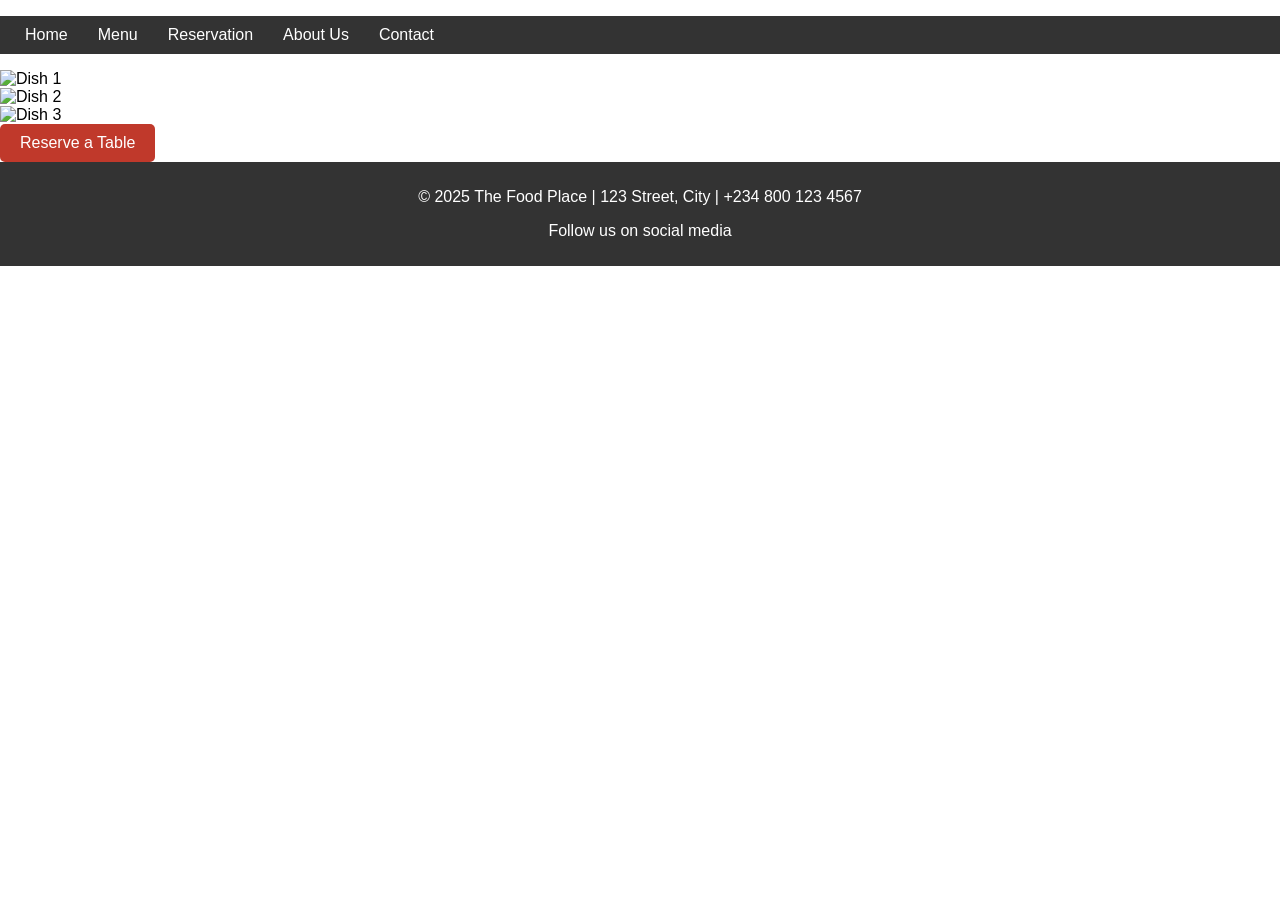
==== index.html @ 3fb37f18 "page" ====
<!DOCTYPE html>
<html lang="en">

<head>
    <meta charset="UTF-8">
    <meta name="viewport" content="width=device-width, initial-scale=1.0">
    <title>Restaurant | Home</title>
    <link rel="stylesheet" href="css/style.css">
</head>

<body>
    <header>
        <nav>
            <ul>
                <li><a href="index.html">Home</a></li>
                <li><a href="menu.html">Menu</a></li>
                <li><a href="reservation.html">Reservation</a></li>
                <li><a href="about.html">About Us</a></li>
                <li><a href="contact.html">Contact</a></li>
            </ul>
        </nav>
    </header>


    <section class="slider">
        <div class="slide active"> <img src="assets/slide1.jpg" alt="Dish 1"> </div>
        <div class="slide"> <img src="assets/slide2.jpg" alt="Dish 2"> </div>
        <div class="slide"> <img src="assets/slide3.jpg" alt="Dish 3"> </div>
    </section>


    <section class="reserve-btn">
        <a href="reservation.html">Reserve a Table</a>
    </section>


    <footer>
        <p>© 2025 The Food Place | 123 Street, City | +234 800 123 4567</p>
        <p>Follow us on social media</p>
    </footer>


    <script src="js/script.js"></script>
</body>

</html>
---- css/style.css ----
body {
    font-family: Arial, sans-serif;
    margin: 0;
    padding: 0;
}


header nav ul {
    display: flex;
    list-style: none;
    background: #333;
    padding: 10px;
}


header nav ul li {
    margin: 0 15px;
}


header nav ul li a {
    color: white;
    text-decoration: none;
}


.slider img {
    width: 100%;
    height: 400px;
    object-fit: cover;
}


.reserve-btn a {
    display: inline-block;
    padding: 10px 20px;
    background: #c0392b;
    color: white;
    text-decoration: none;
    border-radius: 5px;
}


footer {
    background: #333;
    color: white;
    text-align: center;
    padding: 10px;
}
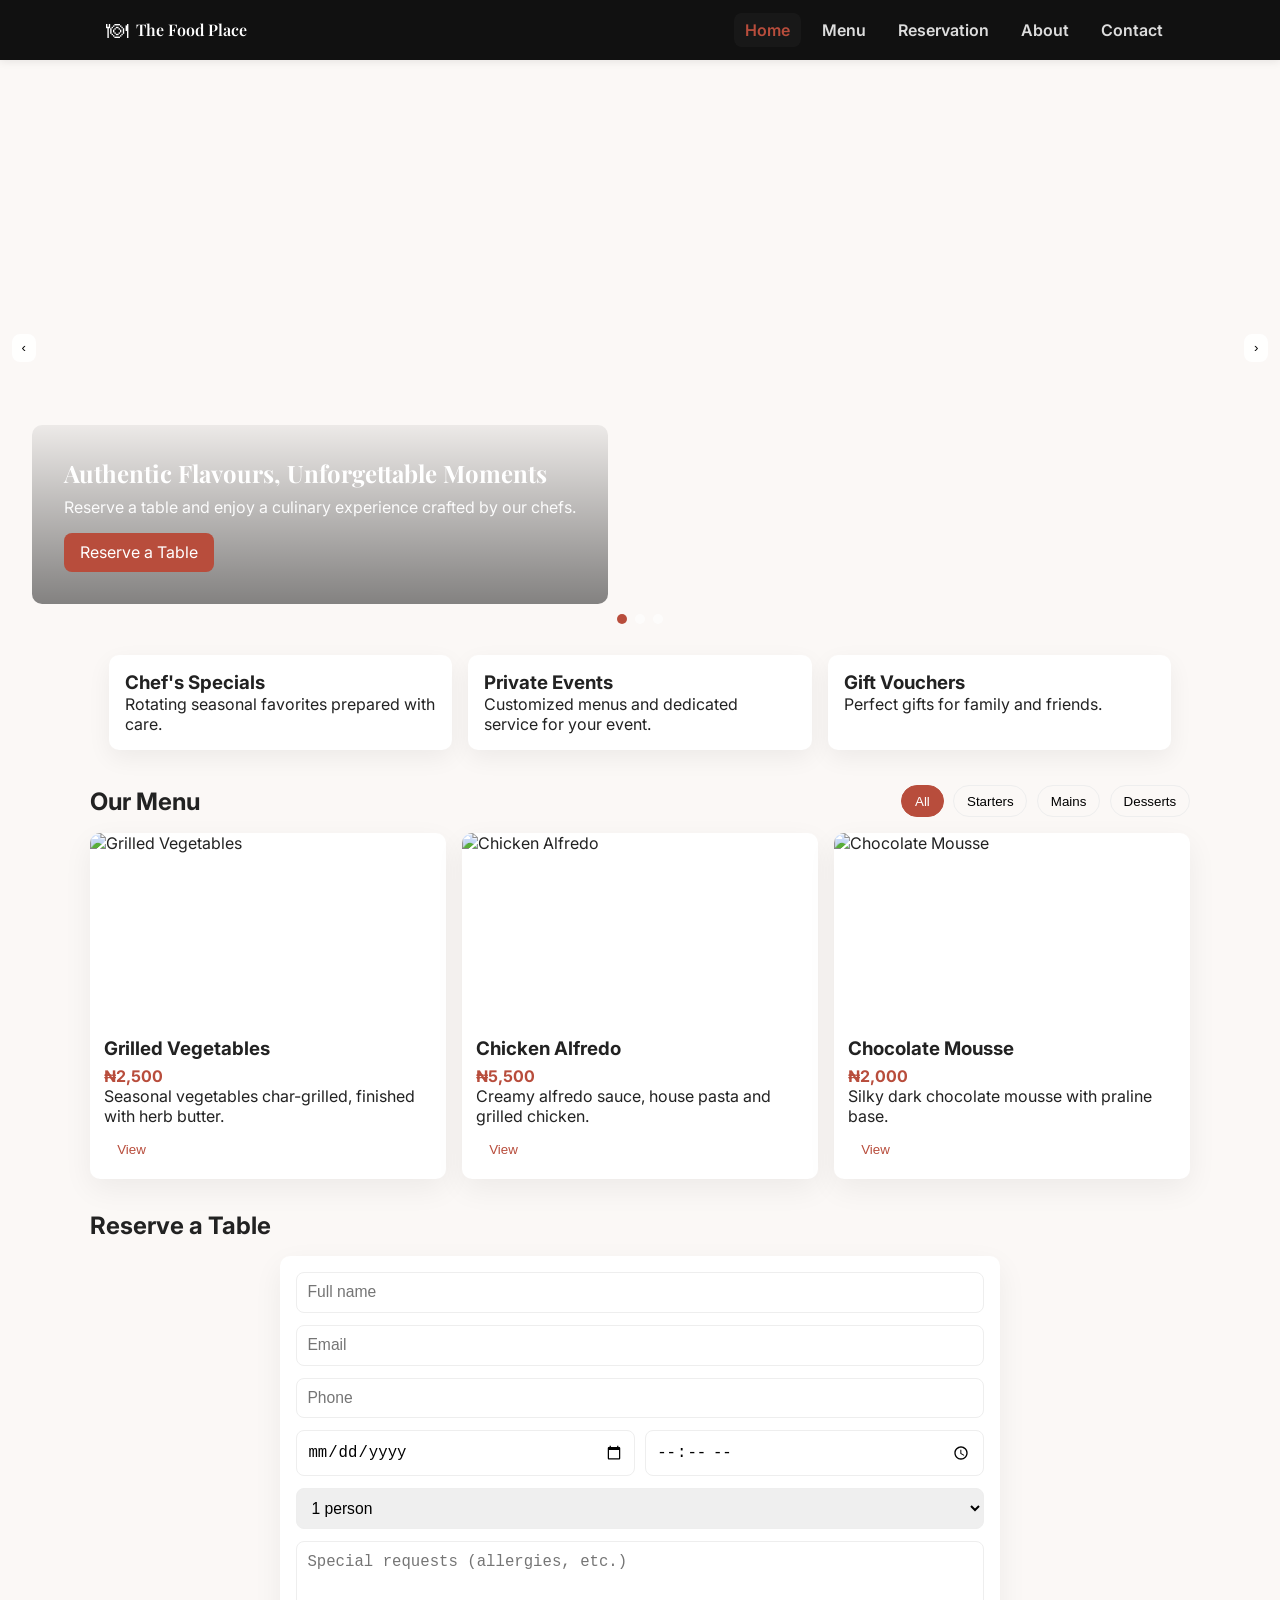
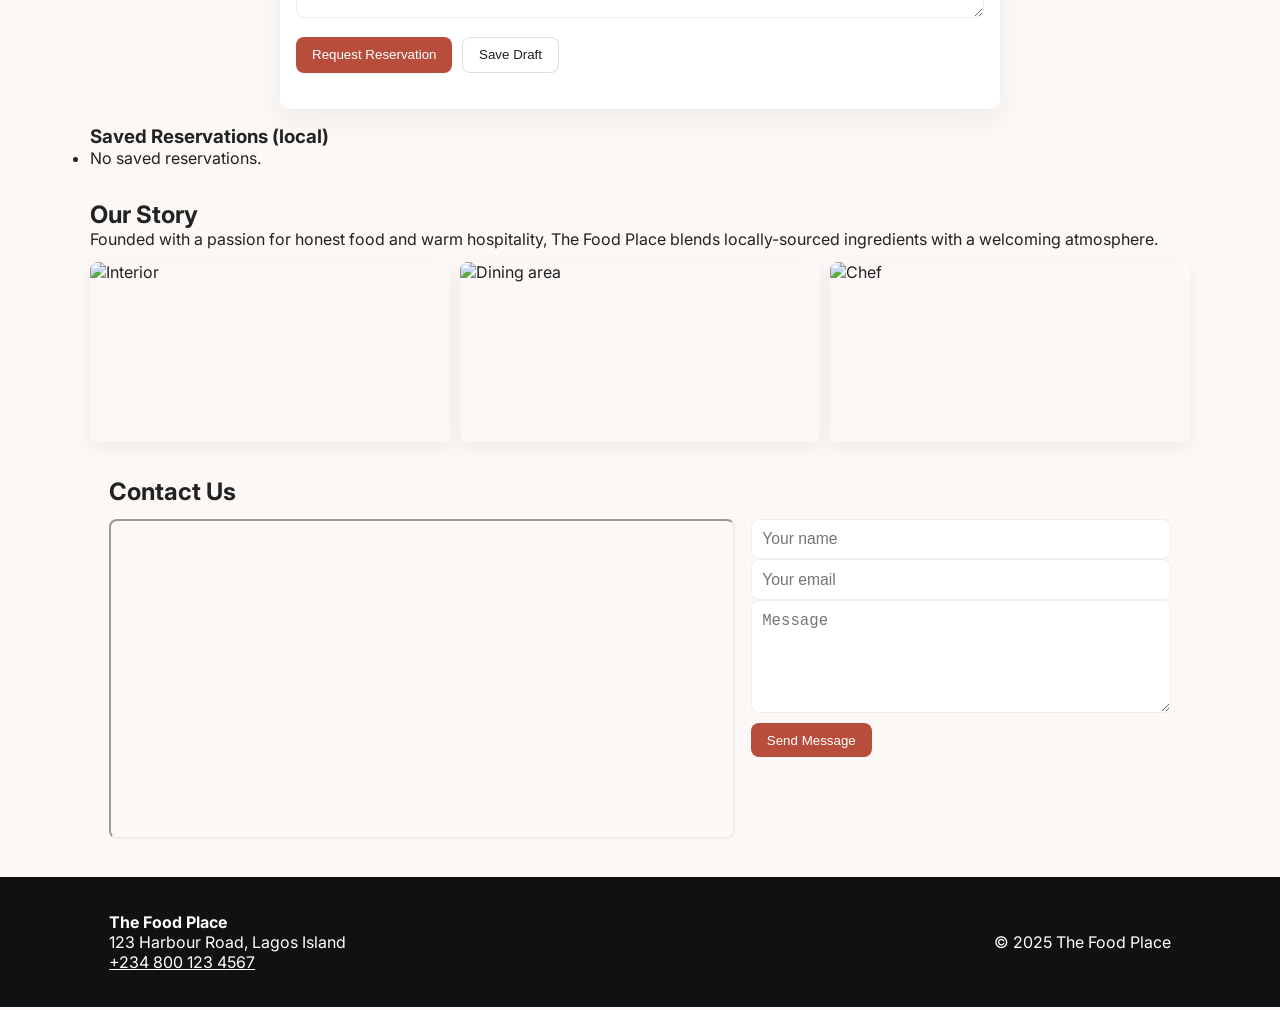
==== commit 1dd1931d: "restaurant web page" ====
--- a/index.html
+++ b/index.html
@@ -1,45 +1,239 @@
-<!DOCTYPE html>
+<!doctype html>
 <html lang="en">
 
 <head>
-    <meta charset="UTF-8">
-    <meta name="viewport" content="width=device-width, initial-scale=1.0">
-    <title>Restaurant | Home</title>
+    <meta charset="utf-8" />
+    <meta name="viewport" content="width=device-width,initial-scale=1" />
+    <title>The Food Place — Demo</title>
+
+    <!-- Google Fonts -->
+    <link
+        href="https://fonts.googleapis.com/css2?family=Inter:wght@300;400;600&family=Playfair+Display:wght@600&display=swap"
+        rel="stylesheet">
+
+    <!-- Main stylesheet (make sure file exists at css/style.css) -->
     <link rel="stylesheet" href="css/style.css">
 </head>
 
 <body>
-    <header>
-        <nav>
-            <ul>
-                <li><a href="index.html">Home</a></li>
-                <li><a href="menu.html">Menu</a></li>
-                <li><a href="reservation.html">Reservation</a></li>
-                <li><a href="about.html">About Us</a></li>
-                <li><a href="contact.html">Contact</a></li>
-            </ul>
-        </nav>
+    <header class="site-header">
+        <div class="container header-inner">
+            <a class="brand" href="#home"><span class="logo">🍽</span><span class="site-name">The Food Place</span></a>
+
+            <button id="nav-toggle" class="nav-toggle" aria-label="Toggle navigation" aria-expanded="false">☰</button>
+
+            <nav id="site-nav" class="site-nav">
+                <a href="#home" class="nav-link active">Home</a>
+                <a href="#menu" class="nav-link">Menu</a>
+                <a href="#reservation" class="nav-link">Reservation</a>
+                <a href="#about" class="nav-link">About</a>
+                <a href="#contact" class="nav-link">Contact</a>
+            </nav>
+        </div>
     </header>
 
-
-    <section class="slider">
-        <div class="slide active"> <img src="assets/slide1.jpg" alt="Dish 1"> </div>
-        <div class="slide"> <img src="assets/slide2.jpg" alt="Dish 2"> </div>
-        <div class="slide"> <img src="assets/slide3.jpg" alt="Dish 3"> </div>
-    </section>
-
-
-    <section class="reserve-btn">
-        <a href="reservation.html">Reserve a Table</a>
-    </section>
-
-
-    <footer>
-        <p>© 2025 The Food Place | 123 Street, City | +234 800 123 4567</p>
-        <p>Follow us on social media</p>
+    <main>
+        <!-- HERO / SLIDER -->
+        <section id="home" class="hero">
+            <div class="slider" id="home-slider" aria-roledescription="carousel">
+                <button class="slider-btn prev" aria-label="Previous">‹</button>
+
+                <div class="slides">
+                    <div class="slide"
+                        style="background-image:url('https://images.unsplash.com/photo-1555992336-03a23c24c09b?auto=format&fit=crop&w=1600&q=80')">
+                        <div class="overlay">
+                            <h1>Authentic Flavours, Unforgettable Moments</h1>
+                            <p>Reserve a table and enjoy a culinary experience crafted by our chefs.</p>
+                            <a class="btn" href="#reservation">Reserve a Table</a>
+                        </div>
+                    </div>
+
+                    <div class="slide"
+                        style="background-image:url('https://images.unsplash.com/photo-1540189549336-e6e99c3679fe?auto=format&fit=crop&w=1600&q=80')">
+                        <div class="overlay">
+                            <h1>Fresh Ingredients, Seasonal Menus</h1>
+                            <p>We use locally-sourced ingredients to create dishes with heart.</p>
+                            <a class="btn ghost" href="#menu">View Menu</a>
+                        </div>
+                    </div>
+
+                    <div class="slide"
+                        style="background-image:url('https://images.unsplash.com/photo-1504674900247-0877df9cc836?auto=format&fit=crop&w=1600&q=80')">
+                        <div class="overlay">
+                            <h1>Perfect Ambiance for Every Occasion</h1>
+                            <p>Book private events or come for a relaxed dinner.</p>
+                            <a class="btn" href="#about">Our Story</a>
+                        </div>
+                    </div>
+                </div>
+
+                <button class="slider-btn next" aria-label="Next">›</button>
+                <div class="dots" id="slider-dots" aria-hidden="false"></div>
+            </div>
+        </section>
+
+        <!-- HIGHLIGHTS -->
+        <section class="container highlights">
+            <article class="card">
+                <h3>Chef's Specials</h3>
+                <p>Rotating seasonal favorites prepared with care.</p>
+            </article>
+            <article class="card">
+                <h3>Private Events</h3>
+                <p>Customized menus and dedicated service for your event.</p>
+            </article>
+            <article class="card">
+                <h3>Gift Vouchers</h3>
+                <p>Perfect gifts for family and friends.</p>
+            </article>
+        </section>
+
+        <!-- MENU -->
+        <section id="menu" class="container menu-section">
+            <div class="menu-header">
+                <h2>Our Menu</h2>
+                <div class="menu-controls">
+                    <button class="filter-btn active" data-filter="all">All</button>
+                    <button class="filter-btn" data-filter="starters">Starters</button>
+                    <button class="filter-btn" data-filter="mains">Mains</button>
+                    <button class="filter-btn" data-filter="desserts">Desserts</button>
+                </div>
+            </div>
+
+            <div class="menu-grid" id="menu-grid">
+                <article class="menu-item" data-category="starters">
+                    <img src="https://images.unsplash.com/photo-1546069901-ba9599a7e63c?auto=format&fit=crop&w=800&q=60"
+                        alt="Grilled Vegetables">
+                    <div class="menu-body">
+                        <h3>Grilled Vegetables</h3>
+                        <p class="price">₦2,500</p>
+                        <p class="desc">Seasonal vegetables char-grilled, finished with herb butter.</p>
+                        <button class="more-btn">View</button>
+                    </div>
+                </article>
+
+                <article class="menu-item" data-category="mains">
+                    <img src="https://images.unsplash.com/photo-1551183053-bf91a1d81141?auto=format&fit=crop&w=800&q=60"
+                        alt="Chicken Alfredo">
+                    <div class="menu-body">
+                        <h3>Chicken Alfredo</h3>
+                        <p class="price">₦5,500</p>
+                        <p class="desc">Creamy alfredo sauce, house pasta and grilled chicken.</p>
+                        <button class="more-btn">View</button>
+                    </div>
+                </article>
+
+                <article class="menu-item" data-category="desserts">
+                    <img src="https://images.unsplash.com/photo-1542829370-268f5d2f1ab6?auto=format&fit=crop&w=800&q=60"
+                        alt="Chocolate Mousse">
+                    <div class="menu-body">
+                        <h3>Chocolate Mousse</h3>
+                        <p class="price">₦2,000</p>
+                        <p class="desc">Silky dark chocolate mousse with praline base.</p>
+                        <button class="more-btn">View</button>
+                    </div>
+                </article>
+            </div>
+        </section>
+
+        <!-- LIGHTBOX (hidden by default) -->
+        <div id="lightbox" class="lightbox" aria-hidden="true">
+            <div class="lightbox-inner">
+                <button id="lb-close" class="lb-close" aria-label="Close">✕</button>
+                <img id="lb-image" src="" alt="">
+                <div id="lb-caption" class="lb-caption"></div>
+            </div>
+        </div>
+
+        <!-- RESERVATION -->
+        <section id="reservation" class="container reservation-section">
+            <h2>Reserve a Table</h2>
+            <form id="reservation-form" novalidate>
+                <input id="name" name="name" type="text" placeholder="Full name" required>
+                <input id="email" name="email" type="email" placeholder="Email" required>
+                <input id="phone" name="phone" type="tel" placeholder="Phone" required>
+
+                <div class="row">
+                    <input id="date" name="date" type="date" required>
+                    <input id="time" name="time" type="time" required>
+                </div>
+
+                <select id="people" name="people" required>
+                    <option value="1">1 person</option>
+                    <option value="2">2 people</option>
+                    <option value="3">3 people</option>
+                    <option value="4">4 people</option>
+                    <option value="5">5 people</option>
+                    <option value="6">6 people</option>
+                    <option value="8">8+ people</option>
+                </select>
+
+                <textarea id="requests" name="requests" rows="3"
+                    placeholder="Special requests (allergies, etc.)"></textarea>
+
+                <div class="form-actions">
+                    <button class="btn" type="submit">Request Reservation</button>
+                    <button class="btn ghost" type="button" id="save-draft">Save Draft</button>
+                </div>
+
+                <div id="res-feedback" class="feedback" aria-live="polite"></div>
+            </form>
+
+            <section class="saved-reservations">
+                <h3>Saved Reservations (local)</h3>
+                <ul id="saved-list"></ul>
+            </section>
+        </section>
+
+        <!-- ABOUT -->
+        <section id="about" class="container about-section">
+            <h2>Our Story</h2>
+            <p>Founded with a passion for honest food and warm hospitality, The Food Place blends locally-sourced
+                ingredients with a welcoming atmosphere.</p>
+
+            <div class="gallery">
+                <img src="https://images.unsplash.com/photo-1498654209832-8d2b3f8b4b3f?auto=format&fit=crop&w=800&q=60"
+                    alt="Interior">
+                <img src="https://images.unsplash.com/photo-1504674900247-0877df9cc836?auto=format&fit=crop&w=800&q=60"
+                    alt="Dining area">
+                <img src="https://images.unsplash.com/photo-1517244683847-6f4e6d0f3f2d?auto=format&fit=crop&w=800&q=60"
+                    alt="Chef">
+            </div>
+        </section>
+
+        <!-- CONTACT -->
+        <section id="contact" class="container contact-section">
+            <h2>Contact Us</h2>
+            <div class="contact-grid">
+                <iframe title="location"
+                    src="https://maps.google.com/maps?q=Lagos%20Nigeria&t=&z=13&ie=UTF8&iwloc=&output=embed"
+                    loading="lazy"></iframe>
+
+                <form id="contact-form" class="contact-form" novalidate>
+                    <input id="cname" type="text" placeholder="Your name" required>
+                    <input id="cemail" type="email" placeholder="Your email" required>
+                    <textarea id="cmessage" rows="5" placeholder="Message" required></textarea>
+                    <div class="form-actions">
+                        <button type="submit" class="btn">Send Message</button>
+                    </div>
+                    <div id="contact-feedback" class="feedback" aria-live="polite"></div>
+                </form>
+            </div>
+        </section>
+    </main>
+
+    <footer class="site-footer">
+        <div class="container footer-inner">
+            <div>
+                <strong>The Food Place</strong><br>
+                123 Harbour Road, Lagos Island<br>
+                <a href="tel:+2348001234567">+234 800 123 4567</a>
+            </div>
+            <div>© 2025 The Food Place</div>
+        </div>
     </footer>
 
-
+    <!-- Main JS (make sure file exists at js/script.js) -->
     <script src="js/script.js"></script>
 </body>
 
--- a/css/style.css
+++ b/css/style.css
@@ -1,49 +1,507 @@
+/* css/style.css - clean, responsive styles */
+
+/* Root variables */
+:root {
+    --bg: #fbf8f6;
+    --text: #222;
+    --muted: #666;
+    --accent: #b84d3c;
+    --accent-2: #f2e8dc;
+    --card: #fff;
+    --max: 1100px;
+}
+
+/* Reset */
+* {
+    box-sizing: border-box;
+    margin: 0;
+    padding: 0
+}
+
+html,
 body {
-    font-family: Arial, sans-serif;
-    margin: 0;
-    padding: 0;
-}
-
-
-header nav ul {
-    display: flex;
-    list-style: none;
-    background: #333;
-    padding: 10px;
-}
-
-
-header nav ul li {
-    margin: 0 15px;
-}
-
-
-header nav ul li a {
+    height: 100%
+}
+
+body {
+    font-family: 'Inter', system-ui, -apple-system, 'Segoe UI', Roboto, Arial;
+    color: var(--text);
+    background: var(--bg);
+    -webkit-font-smoothing: antialiased;
+}
+
+.container {
+    max-width: var(--max);
+    margin: 0 auto;
+    padding: 1.2rem
+}
+
+/* HEADER */
+.site-header {
+    background: #111;
+    color: #fff;
+    position: sticky;
+    top: 0;
+    z-index: 100;
+    box-shadow: 0 2px 8px rgba(0, 0, 0, 0.08)
+}
+
+.header-inner {
+    display: flex;
+    align-items: center;
+    justify-content: space-between;
+    gap: 1rem;
+    padding: 0.8rem 1rem
+}
+
+.brand {
+    display: flex;
+    align-items: center;
+    gap: 0.5rem;
+    text-decoration: none;
+    color: inherit
+}
+
+.logo {
+    font-size: 1.4rem
+}
+
+.site-name {
+    font-family: 'Playfair Display', serif;
+    font-weight: 600
+}
+
+.site-nav {
+    display: flex;
+    gap: 0.6rem;
+    align-items: center
+}
+
+.site-nav a {
+    color: #ddd;
+    padding: 0.45rem 0.7rem;
+    border-radius: 8px;
+    text-decoration: none;
+    font-weight: 600
+}
+
+.site-nav a:hover,
+.site-nav a.active {
+    color: var(--accent);
+    background: rgba(255, 255, 255, 0.03)
+}
+
+/* NAV toggle */
+.nav-toggle {
+    display: none;
+    background: transparent;
+    border: 0;
+    color: #fff;
+    font-size: 1.2rem;
+    padding: 0.2rem 0.5rem
+}
+
+/* HERO / SLIDER */
+.hero {
+    padding: 0
+}
+
+.slider {
+    position: relative;
+    overflow: hidden;
+    height: 64vh;
+    border-bottom-left-radius: 12px;
+    border-bottom-right-radius: 12px
+}
+
+.slides {
+    display: flex;
+    height: 100%;
+    transition: transform .7s cubic-bezier(.2, .9, .2, 1)
+}
+
+.slide {
+    min-width: 100%;
+    height: 100%;
+    background-size: cover;
+    background-position: center;
+    display: flex;
+    align-items: flex-end
+}
+
+.overlay {
+    background: linear-gradient(0deg, rgba(0, 0, 0, 0.48), rgba(0, 0, 0, 0.06));
     color: white;
-    text-decoration: none;
-}
-
-
-.slider img {
+    padding: 2rem;
+    border-radius: 10px;
+    margin: 2rem;
+    max-width: 60%
+}
+
+.overlay h1 {
+    font-family: 'Playfair Display', serif;
+    margin-bottom: 0.5rem
+}
+
+.overlay p {
+    margin-bottom: 1rem;
+    opacity: 0.95
+}
+
+.btn {
+    display: inline-block;
+    background: var(--accent);
+    color: #fff;
+    padding: 0.6rem 1rem;
+    border-radius: 8px;
+    text-decoration: none
+}
+
+.btn.ghost {
+    background: transparent;
+    border: 2px solid rgba(255, 255, 255, 0.14)
+}
+
+.slider-btn {
+    position: absolute;
+    top: 50%;
+    transform: translateY(-50%);
+    background: rgba(255, 255, 255, 0.9);
+    border-radius: 8px;
+    border: 0;
+    padding: 0.4rem 0.6rem;
+    cursor: pointer
+}
+
+.slider-btn.prev {
+    left: 12px
+}
+
+.slider-btn.next {
+    right: 12px
+}
+
+.dots {
+    position: absolute;
+    left: 50%;
+    transform: translateX(-50%);
+    bottom: 12px;
+    display: flex;
+    gap: 8px
+}
+
+.dots button {
+    width: 10px;
+    height: 10px;
+    border-radius: 50%;
+    border: 0;
+    background: rgba(255, 255, 255, 0.6)
+}
+
+.dots button.active {
+    background: var(--accent)
+}
+
+/* Highlights */
+.highlights {
+    display: grid;
+    grid-template-columns: repeat(3, 1fr);
+    gap: 1rem;
+    padding: 1.2rem
+}
+
+.card {
+    background: var(--card);
+    padding: 1rem;
+    border-radius: 10px;
+    box-shadow: 0 8px 24px rgba(10, 10, 10, 0.06)
+}
+
+/* MENU */
+.menu-section {
+    padding: 1rem 0
+}
+
+.menu-header {
+    display: flex;
+    align-items: center;
+    justify-content: space-between;
+    gap: 1rem
+}
+
+.menu-controls {
+    display: flex;
+    gap: 0.6rem
+}
+
+.filter-btn {
+    background: transparent;
+    border: 1px solid #eee;
+    padding: 0.45rem 0.8rem;
+    border-radius: 999px;
+    cursor: pointer
+}
+
+.filter-btn.active {
+    background: var(--accent);
+    color: #fff;
+    border-color: var(--accent)
+}
+
+.menu-grid {
+    display: grid;
+    grid-template-columns: repeat(3, 1fr);
+    gap: 1rem;
+    margin-top: 1rem
+}
+
+.menu-item {
+    background: var(--card);
+    border-radius: 10px;
+    overflow: hidden;
+    display: flex;
+    flex-direction: column;
+    box-shadow: 0 10px 30px rgba(0, 0, 0, 0.06)
+}
+
+.menu-item img {
     width: 100%;
-    height: 400px;
+    height: 190px;
+    object-fit: cover
+}
+
+.menu-body {
+    padding: 0.9rem
+}
+
+.menu-body h3 {
+    margin-bottom: 0.35rem
+}
+
+.price {
+    color: var(--accent);
+    font-weight: 700
+}
+
+.more-btn {
+    margin-top: 0.6rem;
+    padding: 0.45rem 0.8rem;
+    border: 0;
+    background: transparent;
+    color: var(--accent);
+    cursor: pointer
+}
+
+/* LIGHTBOX */
+.lightbox {
+    position: fixed;
+    inset: 0;
+    background: rgba(0, 0, 0, 0.7);
+    display: none;
+    align-items: center;
+    justify-content: center;
+    padding: 1.2rem;
+    z-index: 200
+}
+
+.lightbox.visible {
+    display: flex
+}
+
+.lightbox-inner {
+    max-width: 900px;
+    width: 100%;
+    position: relative
+}
+
+.lightbox img {
+    width: 100%;
+    border-radius: 8px;
+    display: block
+}
+
+.lb-close {
+    position: absolute;
+    right: 8px;
+    top: 8px;
+    border: 0;
+    background: transparent;
+    color: #fff;
+    font-size: 1.3rem
+}
+
+/* RESERVATION FORM */
+.reservation-section {
+    padding: 1rem 0
+}
+
+#reservation-form {
+    max-width: 720px;
+    margin: 1rem auto;
+    background: var(--card);
+    padding: 1rem;
+    border-radius: 10px;
+    box-shadow: 0 10px 30px rgba(0, 0, 0, 0.06);
+    display: flex;
+    flex-direction: column;
+    gap: 0.75rem
+}
+
+.row {
+    display: flex;
+    gap: 0.6rem
+}
+
+input[type="text"],
+input[type="email"],
+input[type="tel"],
+input[type="date"],
+input[type="time"],
+select,
+textarea {
+    padding: 0.65rem;
+    border-radius: 8px;
+    border: 1px solid #eee;
+    width: 100%;
+    font-size: 0.98rem
+}
+
+.form-actions {
+    display: flex;
+    gap: 0.6rem;
+    margin-top: 0.4rem
+}
+
+.btn {
+    background: var(--accent);
+    color: #fff;
+    padding: 0.6rem 1rem;
+    border-radius: 8px;
+    border: 0;
+    cursor: pointer
+}
+
+.btn.ghost {
+    background: transparent;
+    border: 1px solid #ddd;
+    color: var(--text)
+}
+
+.feedback {
+    color: var(--accent);
+    padding-top: 0.5rem
+}
+
+/* ABOUT / GALLERY */
+.about-section {
+    padding: 1rem 0
+}
+
+.gallery {
+    display: grid;
+    grid-template-columns: repeat(3, 1fr);
+    gap: 0.6rem;
+    margin-top: 0.8rem
+}
+
+.gallery img {
+    width: 100%;
+    border-radius: 8px;
+    height: 180px;
     object-fit: cover;
-}
-
-
-.reserve-btn a {
-    display: inline-block;
-    padding: 10px 20px;
-    background: #c0392b;
-    color: white;
-    text-decoration: none;
-    border-radius: 5px;
-}
-
-
-footer {
-    background: #333;
-    color: white;
-    text-align: center;
-    padding: 10px;
+    box-shadow: 0 6px 18px rgba(0, 0, 0, 0.06)
+}
+
+/* CONTACT */
+.contact-grid {
+    display: grid;
+    grid-template-columns: 1fr 420px;
+    gap: 1rem;
+    margin-top: 0.8rem
+}
+
+.contact-grid iframe {
+    width: 100%;
+    height: 320px;
+    border-radius: 8px
+}
+
+/* FOOTER */
+.site-footer {
+    background: #111;
+    color: #fff;
+    padding: 1rem 0;
+    margin-top: 1.2rem
+}
+
+.footer-inner {
+    display: flex;
+    justify-content: space-between;
+    align-items: center;
+    gap: 1rem
+}
+
+/* RESPONSIVE */
+@media (max-width:1000px) {
+    .menu-grid {
+        grid-template-columns: repeat(2, 1fr)
+    }
+
+    .highlights {
+        grid-template-columns: repeat(2, 1fr)
+    }
+
+    .gallery {
+        grid-template-columns: repeat(2, 1fr)
+    }
+}
+
+@media (max-width:720px) {
+    .site-nav {
+        display: none;
+        position: absolute;
+        left: 0;
+        right: 0;
+        top: 60px;
+        background: #111;
+        flex-direction: column;
+        padding: 0.8rem
+    }
+
+    .nav-toggle {
+        display: block
+    }
+
+    .overlay {
+        max-width: 92%
+    }
+
+    .menu-grid {
+        grid-template-columns: 1fr
+    }
+
+    .contact-grid {
+        grid-template-columns: 1fr
+    }
+
+    .row {
+        flex-direction: column
+    }
+
+    .gallery {
+        grid-template-columns: 1fr
+    }
+
+    .highlights {
+        grid-template-columns: 1fr
+    }
+
+    .header-inner {
+        padding: 0.6rem 0.9rem
+    }
+}
+
+/* small visual tweaks */
+a {
+    color: inherit;
 }
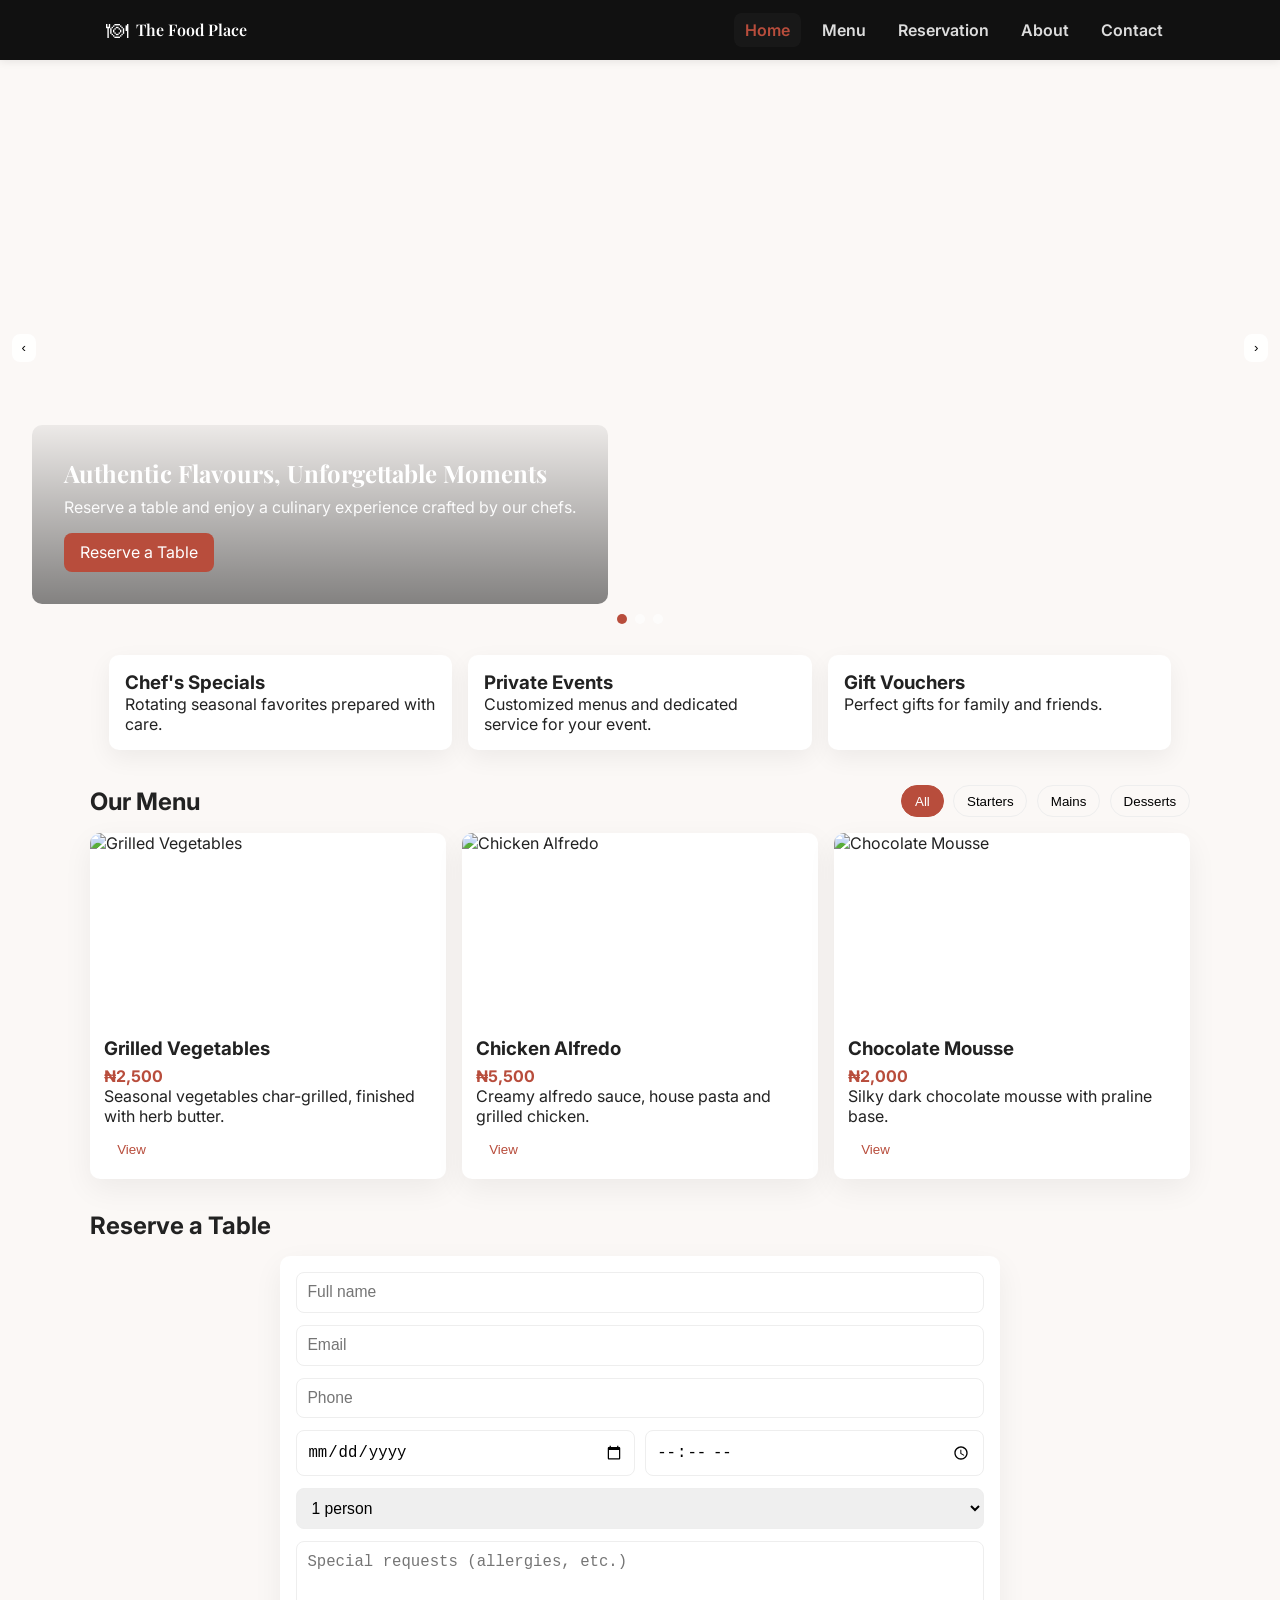
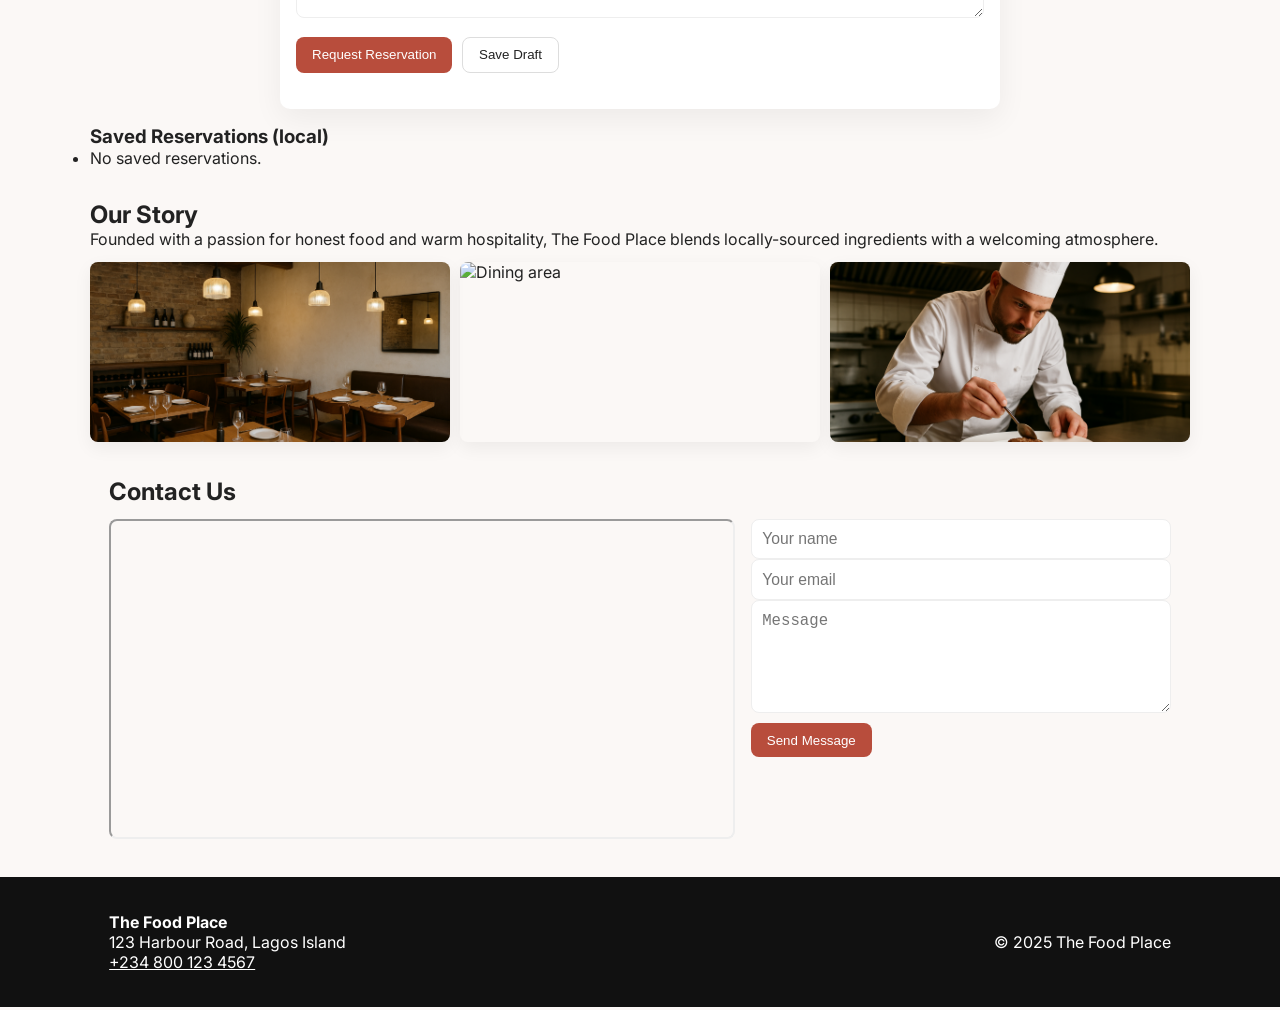
==== commit 5f8096d4: "corrected" ====
--- a/index.html
+++ b/index.html
@@ -192,11 +192,11 @@
                 ingredients with a welcoming atmosphere.</p>
 
             <div class="gallery">
-                <img src="https://images.unsplash.com/photo-1498654209832-8d2b3f8b4b3f?auto=format&fit=crop&w=800&q=60"
+                <img src="images/interior.png"
                     alt="Interior">
                 <img src="https://images.unsplash.com/photo-1504674900247-0877df9cc836?auto=format&fit=crop&w=800&q=60"
                     alt="Dining area">
-                <img src="https://images.unsplash.com/photo-1517244683847-6f4e6d0f3f2d?auto=format&fit=crop&w=800&q=60"
+                <img src="images/chef.png"
                     alt="Chef">
             </div>
         </section>
--- a/css/style.css
+++ b/css/style.css
@@ -504,4 +504,92 @@
 /* small visual tweaks */
 a {
     color: inherit;
-}+}
+
+/* ===== Mobile View Adjustments ===== */
+@media (max-width: 768px) {
+    /* Navigation */
+    nav ul {
+      flex-direction: column;
+      align-items: flex-start;
+      background: #333;
+      position: absolute;
+      top: 60px;
+      left: 0;
+      width: 100%;
+      display: none;
+      padding: 1rem;
+    }
+  
+    nav ul.show {
+      display: flex;
+    }
+  
+    nav ul li {
+      margin: 0.5rem 0;
+    }
+  
+    /* Add a hamburger button */
+    .menu-toggle {
+      display: block;
+      cursor: pointer;
+      font-size: 1.5rem;
+      color: #fff;
+      padding: 1rem;
+    }
+  
+    /* Hero Slider */
+    .slider {
+      height: 40vh;
+    }
+  
+    /* Menu items stack */
+    .menu-item {
+      flex-direction: column;
+      text-align: center;
+    }
+  
+    .menu-item img {
+      width: 100%;
+      height: auto;
+    }
+  
+    /* Forms */
+    form {
+      width: 90%;
+      margin: 1rem auto;
+      padding: 1rem;
+    }
+  
+    /* Gallery */
+    .gallery {
+      grid-template-columns: 1fr;
+    }
+  
+    /* Footer */
+    footer {
+      font-size: 0.9rem;
+      padding: 1.2rem;
+    }
+  }
+  
+  /* ===== Smaller Devices (max 480px) ===== */
+  @media (max-width: 480px) {
+    body {
+      font-size: 14px;
+    }
+  
+    .reserve-btn a {
+      padding: 0.6rem 1rem;
+      font-size: 0.9rem;
+    }
+  
+    nav ul {
+      padding: 0.5rem;
+    }
+  
+    .slider {
+      height: 30vh;
+    }
+  }
+  
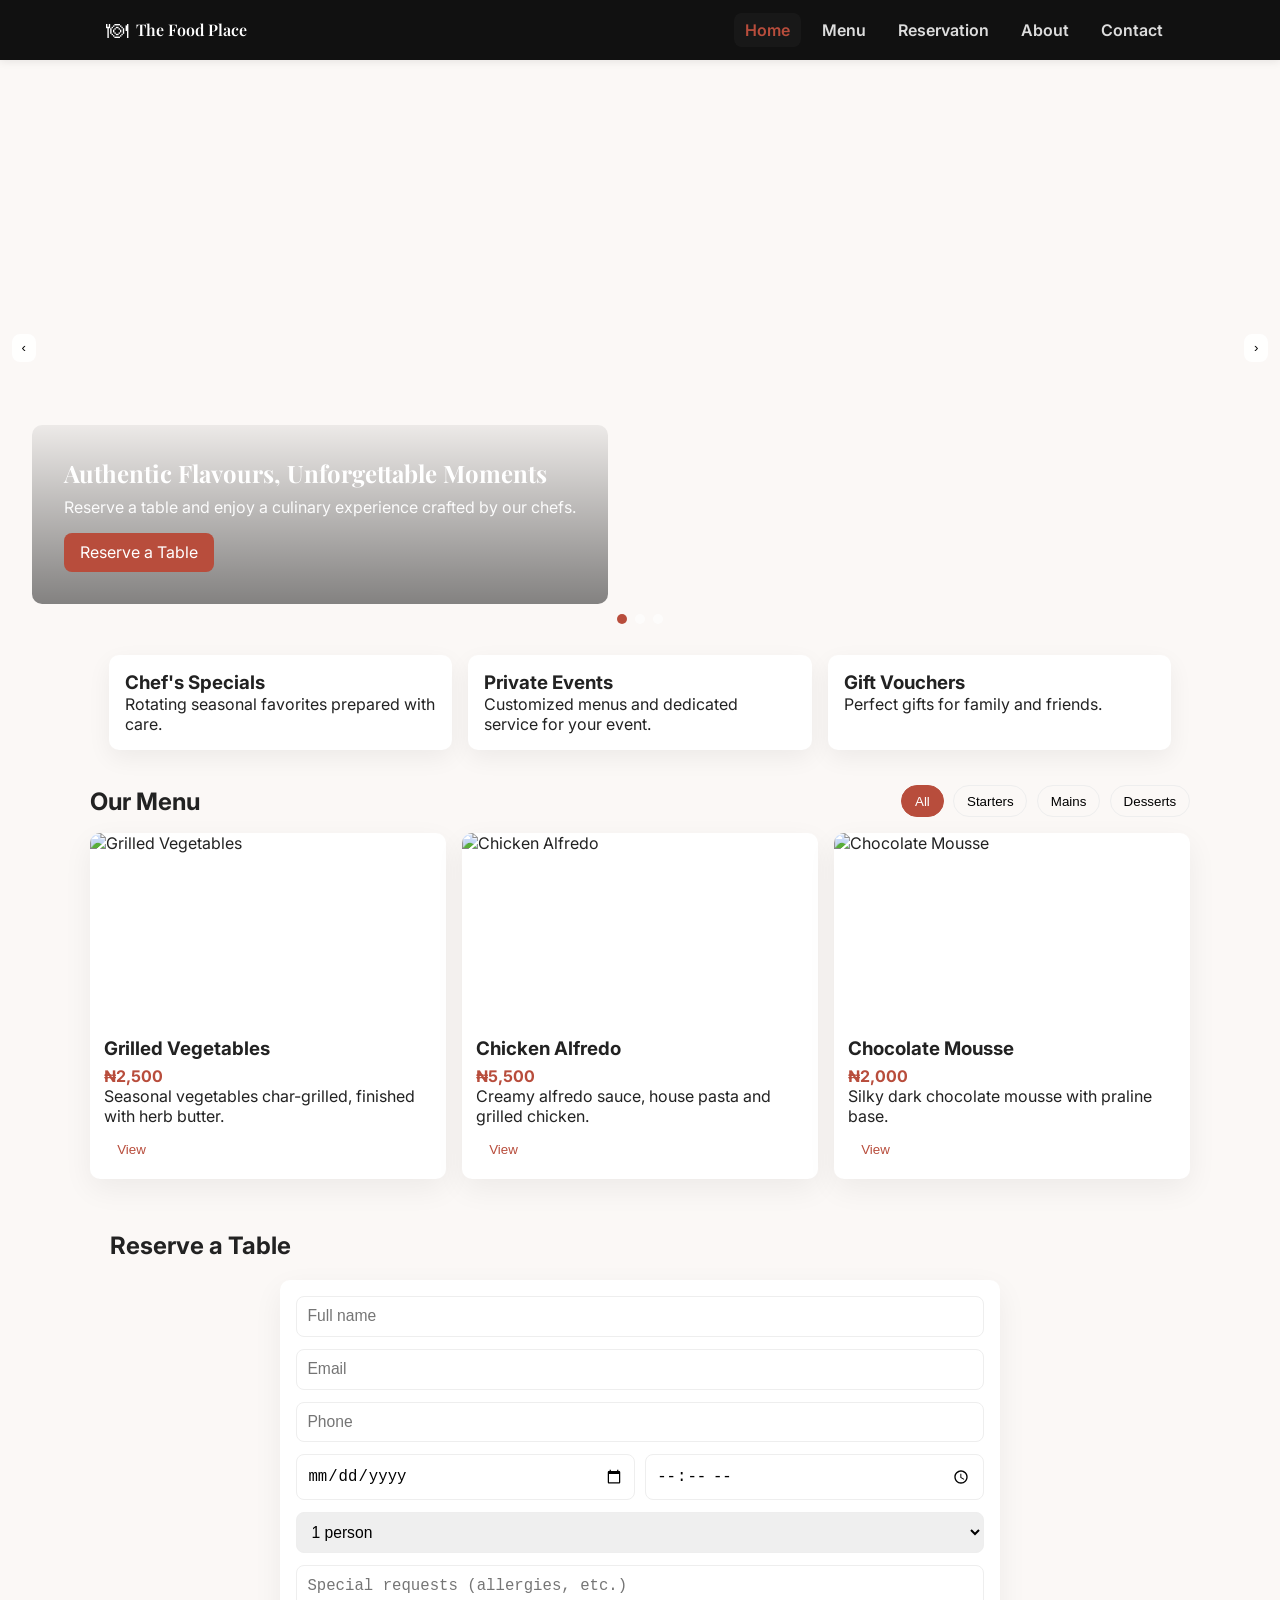
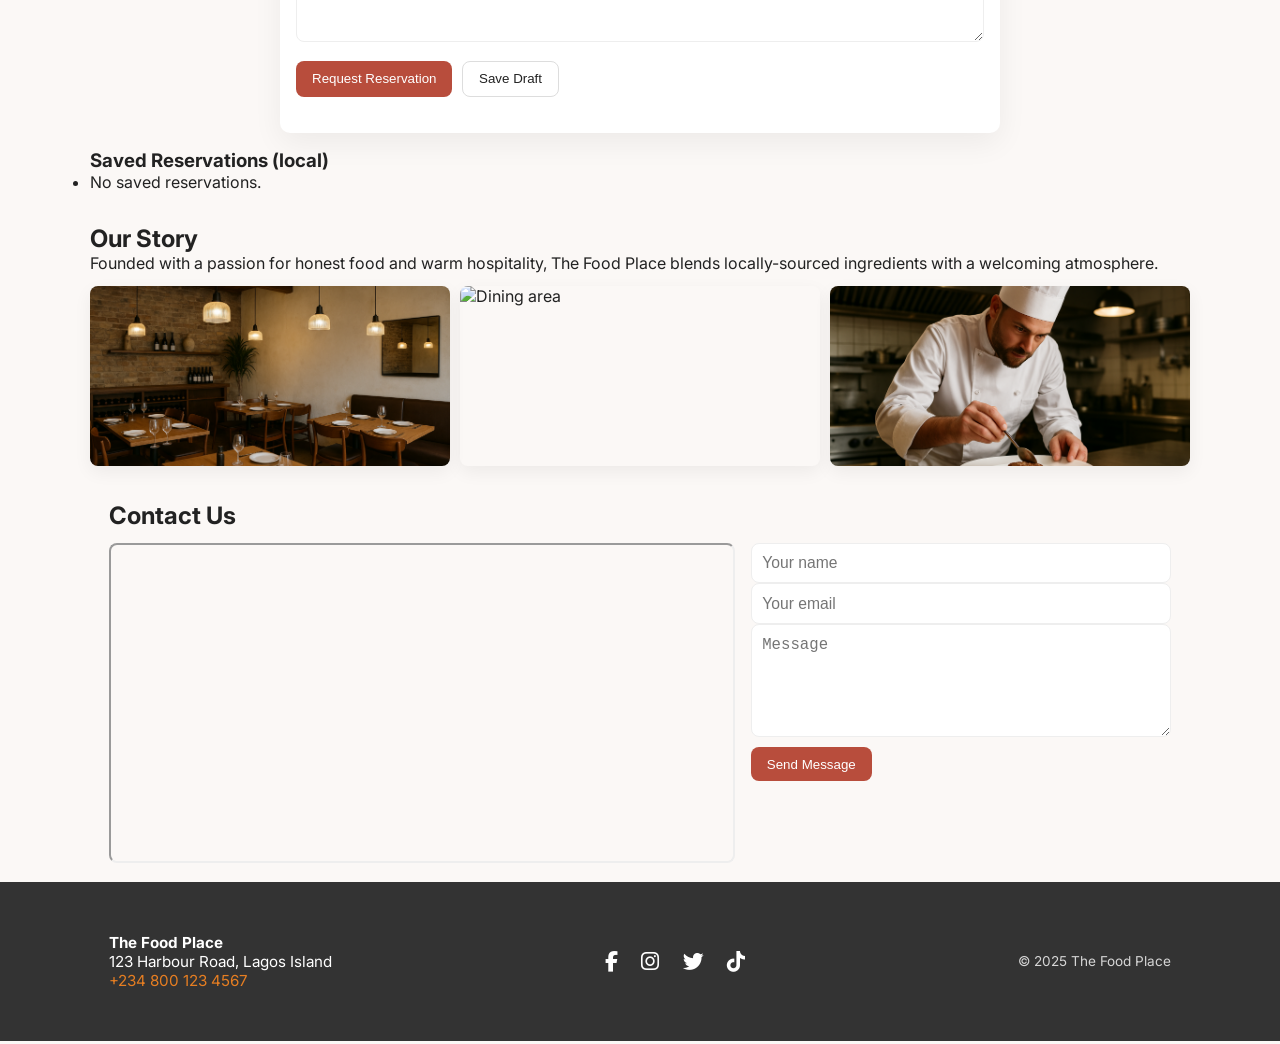
==== commit 4e77a204: "edited correctly" ====
--- a/index.html
+++ b/index.html
@@ -192,12 +192,10 @@
                 ingredients with a welcoming atmosphere.</p>
 
             <div class="gallery">
-                <img src="images/interior.png"
-                    alt="Interior">
+                <img src="images/interior.png" alt="Interior">
                 <img src="https://images.unsplash.com/photo-1504674900247-0877df9cc836?auto=format&fit=crop&w=800&q=60"
                     alt="Dining area">
-                <img src="images/chef.png"
-                    alt="Chef">
+                <img src="images/chef.png" alt="Chef">
             </div>
         </section>
 
@@ -224,14 +222,28 @@
 
     <footer class="site-footer">
         <div class="container footer-inner">
-            <div>
+            <div class="footer-info">
                 <strong>The Food Place</strong><br>
                 123 Harbour Road, Lagos Island<br>
                 <a href="tel:+2348001234567">+234 800 123 4567</a>
             </div>
-            <div>© 2025 The Food Place</div>
+
+            <div class="footer-social">
+                <a href="#" target="_blank" aria-label="Facebook"><i class="fab fa-facebook-f"></i></a>
+                <a href="#" target="_blank" aria-label="Instagram"><i class="fab fa-instagram"></i></a>
+                <a href="#" target="_blank" aria-label="X"><i class="fab fa-twitter"></i></a>
+                <a href="#" target="_blank" aria-label="TikTok"><i class="fab fa-tiktok"></i></a>
+            </div>
+
+            <div class="footer-copy">
+                © 2025 The Food Place
+            </div>
         </div>
     </footer>
+
+    <!-- Font Awesome CDN (place this in <head>) -->
+    <link rel="stylesheet" href="https://cdnjs.cloudflare.com/ajax/libs/font-awesome/6.4.0/css/all.min.css">
+
 
     <!-- Main JS (make sure file exists at js/script.js) -->
     <script src="js/script.js"></script>
--- a/css/style.css
+++ b/css/style.css
@@ -335,6 +335,10 @@
     padding: 1rem 0
 }
 
+.reservation-section h2 {
+    margin: 20px;
+}
+
 #reservation-form {
     max-width: 720px;
     margin: 1rem auto;
@@ -426,19 +430,50 @@
     border-radius: 8px
 }
 
-/* FOOTER */
+/* ===== Footer ===== */
 .site-footer {
-    background: #111;
-    color: #fff;
-    padding: 1rem 0;
-    margin-top: 1.2rem
+    background: #333;
+    color: #fff;
+    padding: 2rem 1rem;
 }
 
 .footer-inner {
     display: flex;
     justify-content: space-between;
     align-items: center;
-    gap: 1rem
+    flex-wrap: wrap;
+    max-width: 1100px;
+    margin: 0 auto;
+    gap: 1.5rem;
+}
+
+.footer-info {
+    font-size: 0.95rem;
+}
+
+.footer-info a {
+    color: #e67e22;
+    text-decoration: none;
+}
+
+.footer-info a:hover {
+    text-decoration: underline;
+}
+
+.footer-social a {
+    color: #fff;
+    font-size: 1.3rem;
+    margin: 0 0.6rem;
+    transition: color 0.3s ease;
+}
+
+.footer-social a:hover {
+    color: #e67e22;
+}
+
+.footer-copy {
+    font-size: 0.85rem;
+    opacity: 0.8;
 }
 
 /* RESPONSIVE */
@@ -492,104 +527,44 @@
         grid-template-columns: 1fr
     }
 
+    .gallery img {
+        width: 100%;
+        height: auto;
+    }
+
     .highlights {
         grid-template-columns: 1fr
     }
 
     .header-inner {
         padding: 0.6rem 0.9rem
+    }
+
+    .saved-reservations h3 {
+        margin: 20px;
+    }
+
+    #saved-list {
+        margin: 20px;
+    }
+
+    .about-section h2,
+    p {
+        margin: 20px;
+    }
+
+    .footer-inner {
+        flex-direction: column;
+        align-items: center;
+        text-align: center;
+    }
+
+    .footer-social {
+        margin: 1rem 0;
     }
 }
 
 /* small visual tweaks */
 a {
     color: inherit;
-}
-
-/* ===== Mobile View Adjustments ===== */
-@media (max-width: 768px) {
-    /* Navigation */
-    nav ul {
-      flex-direction: column;
-      align-items: flex-start;
-      background: #333;
-      position: absolute;
-      top: 60px;
-      left: 0;
-      width: 100%;
-      display: none;
-      padding: 1rem;
-    }
-  
-    nav ul.show {
-      display: flex;
-    }
-  
-    nav ul li {
-      margin: 0.5rem 0;
-    }
-  
-    /* Add a hamburger button */
-    .menu-toggle {
-      display: block;
-      cursor: pointer;
-      font-size: 1.5rem;
-      color: #fff;
-      padding: 1rem;
-    }
-  
-    /* Hero Slider */
-    .slider {
-      height: 40vh;
-    }
-  
-    /* Menu items stack */
-    .menu-item {
-      flex-direction: column;
-      text-align: center;
-    }
-  
-    .menu-item img {
-      width: 100%;
-      height: auto;
-    }
-  
-    /* Forms */
-    form {
-      width: 90%;
-      margin: 1rem auto;
-      padding: 1rem;
-    }
-  
-    /* Gallery */
-    .gallery {
-      grid-template-columns: 1fr;
-    }
-  
-    /* Footer */
-    footer {
-      font-size: 0.9rem;
-      padding: 1.2rem;
-    }
-  }
-  
-  /* ===== Smaller Devices (max 480px) ===== */
-  @media (max-width: 480px) {
-    body {
-      font-size: 14px;
-    }
-  
-    .reserve-btn a {
-      padding: 0.6rem 1rem;
-      font-size: 0.9rem;
-    }
-  
-    nav ul {
-      padding: 0.5rem;
-    }
-  
-    .slider {
-      height: 30vh;
-    }
-  }
-  +}
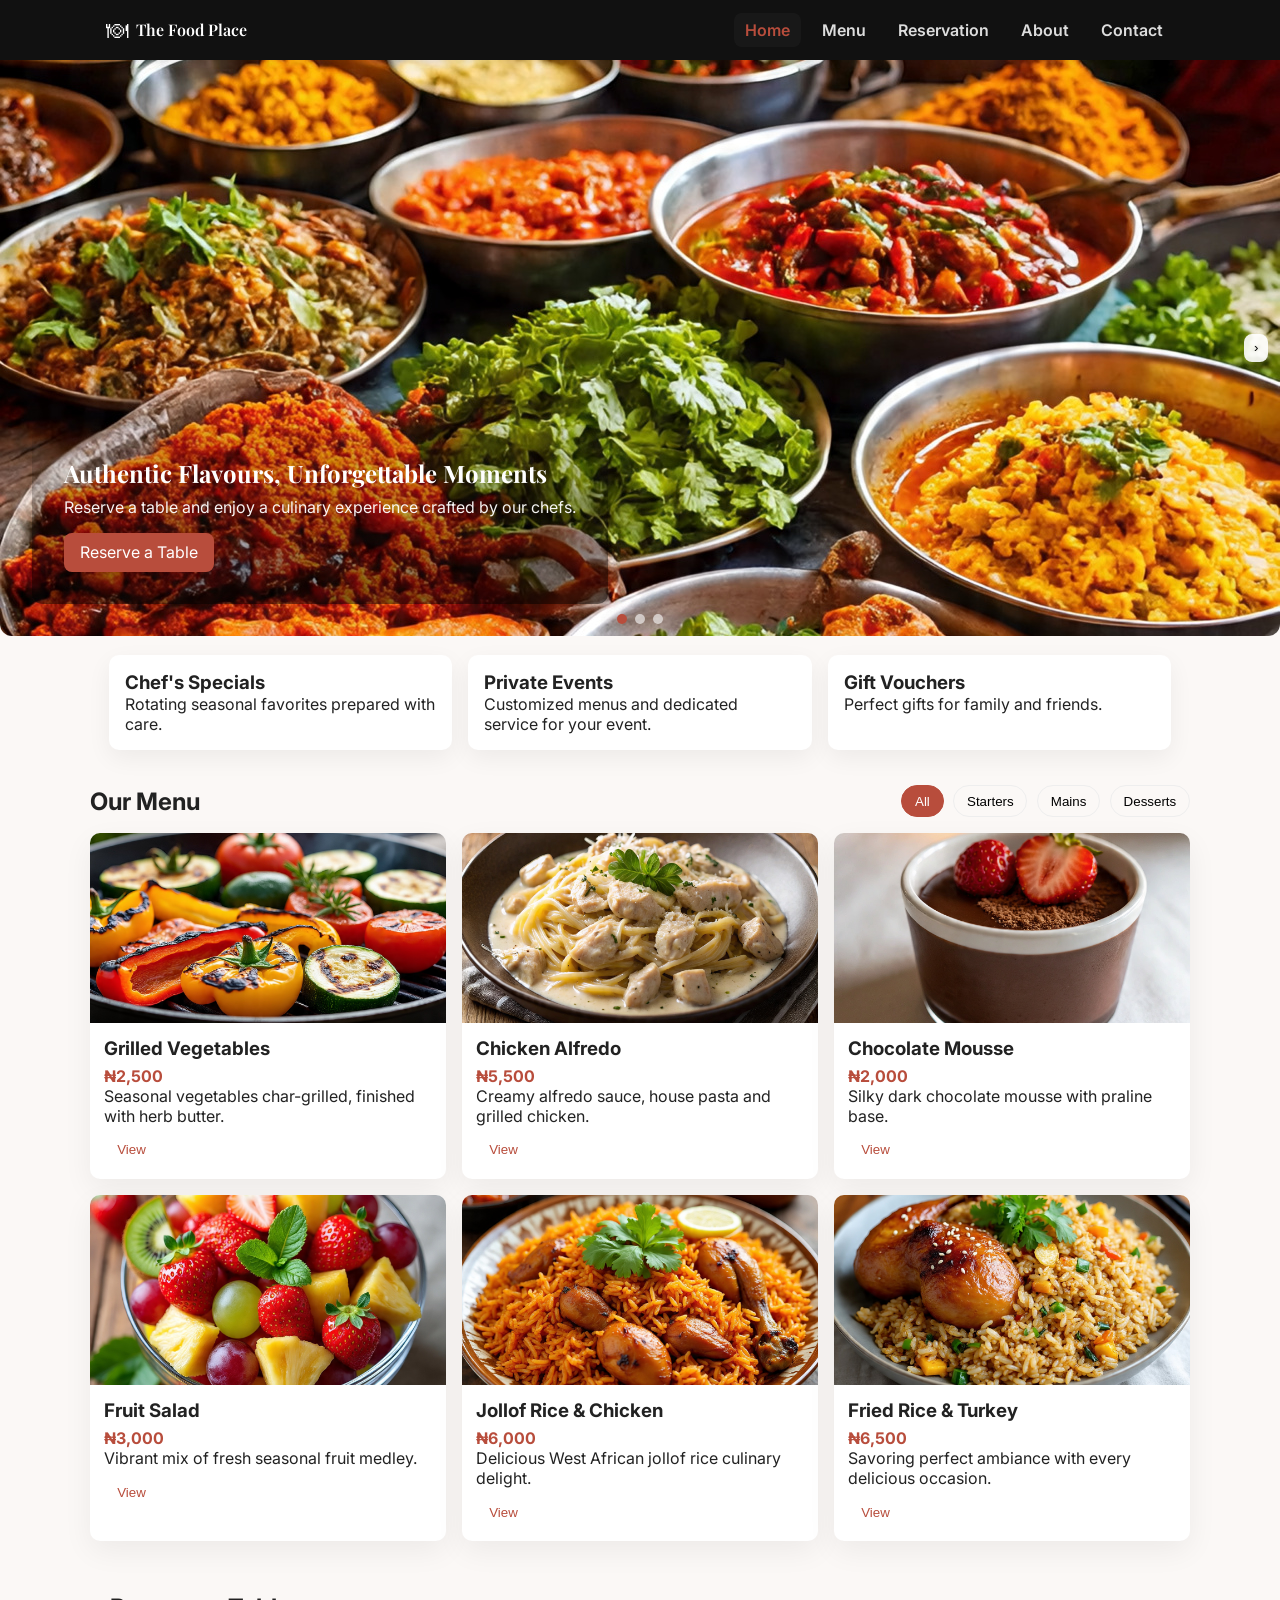
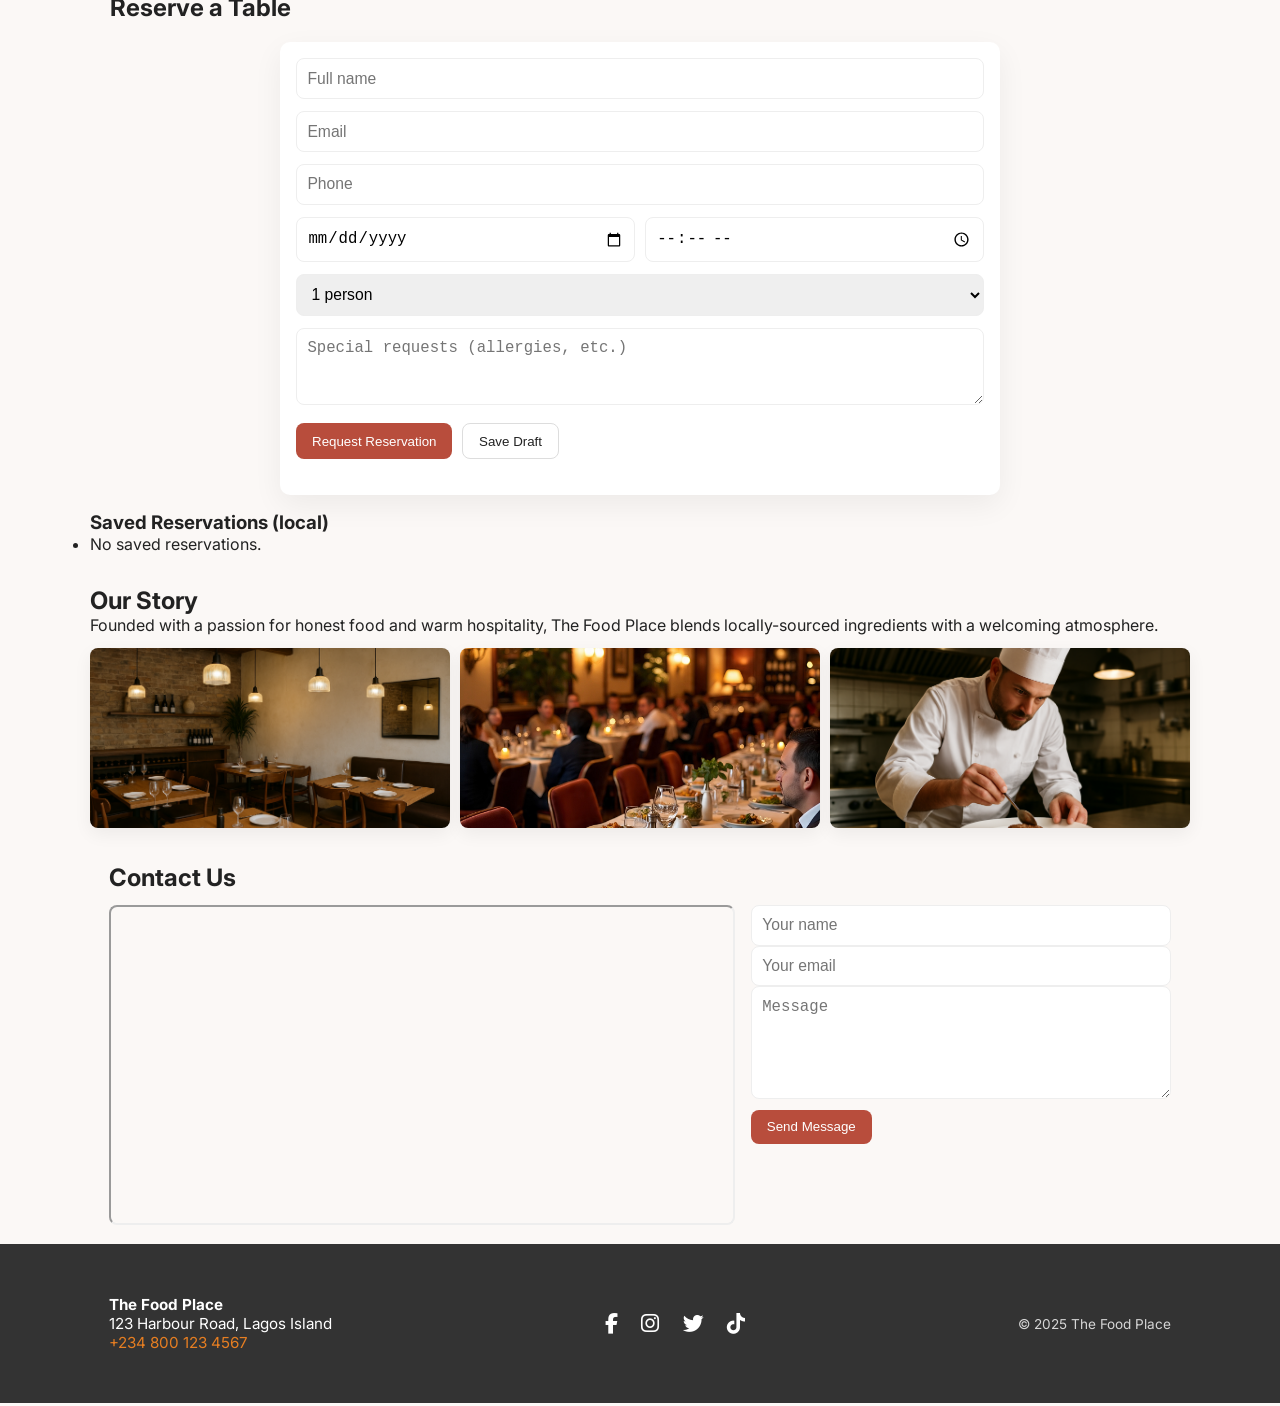
==== commit ec0efaf6: "full page" ====
--- a/index.html
+++ b/index.html
@@ -40,7 +40,7 @@
 
                 <div class="slides">
                     <div class="slide"
-                        style="background-image:url('https://images.unsplash.com/photo-1555992336-03a23c24c09b?auto=format&fit=crop&w=1600&q=80')">
+                        style="background-image:url('images/authentic.jpeg')">
                         <div class="overlay">
                             <h1>Authentic Flavours, Unforgettable Moments</h1>
                             <p>Reserve a table and enjoy a culinary experience crafted by our chefs.</p>
@@ -49,16 +49,16 @@
                     </div>
 
                     <div class="slide"
-                        style="background-image:url('https://images.unsplash.com/photo-1540189549336-e6e99c3679fe?auto=format&fit=crop&w=1600&q=80')">
+                        style="background-image:url('images/fresh.jpeg')">
                         <div class="overlay">
                             <h1>Fresh Ingredients, Seasonal Menus</h1>
                             <p>We use locally-sourced ingredients to create dishes with heart.</p>
-                            <a class="btn ghost" href="#menu">View Menu</a>
+                            <a class="btn" href="#menu">View Menu</a>
                         </div>
                     </div>
 
                     <div class="slide"
-                        style="background-image:url('https://images.unsplash.com/photo-1504674900247-0877df9cc836?auto=format&fit=crop&w=1600&q=80')">
+                        style="background-image:url('images/perfect.jpeg')">
                         <div class="overlay">
                             <h1>Perfect Ambiance for Every Occasion</h1>
                             <p>Book private events or come for a relaxed dinner.</p>
@@ -102,7 +102,7 @@
 
             <div class="menu-grid" id="menu-grid">
                 <article class="menu-item" data-category="starters">
-                    <img src="https://images.unsplash.com/photo-1546069901-ba9599a7e63c?auto=format&fit=crop&w=800&q=60"
+                    <img src="images/vegetables.jpeg"
                         alt="Grilled Vegetables">
                     <div class="menu-body">
                         <h3>Grilled Vegetables</h3>
@@ -113,7 +113,7 @@
                 </article>
 
                 <article class="menu-item" data-category="mains">
-                    <img src="https://images.unsplash.com/photo-1551183053-bf91a1d81141?auto=format&fit=crop&w=800&q=60"
+                    <img src="images/chicken_alfredo.jpeg"
                         alt="Chicken Alfredo">
                     <div class="menu-body">
                         <h3>Chicken Alfredo</h3>
@@ -124,12 +124,45 @@
                 </article>
 
                 <article class="menu-item" data-category="desserts">
-                    <img src="https://images.unsplash.com/photo-1542829370-268f5d2f1ab6?auto=format&fit=crop&w=800&q=60"
+                    <img src="images/chocolate2.jpeg"
                         alt="Chocolate Mousse">
                     <div class="menu-body">
                         <h3>Chocolate Mousse</h3>
                         <p class="price">₦2,000</p>
                         <p class="desc">Silky dark chocolate mousse with praline base.</p>
+                        <button class="more-btn">View</button>
+                    </div>
+                </article>
+
+                <article class="menu-item" data-category="starters">
+                    <img src="images/fruit.jpeg"
+                        alt="Fruit Salad">
+                    <div class="menu-body">
+                        <h3>Fruit Salad</h3>
+                        <p class="price">₦3,000</p>
+                        <p class="desc">Vibrant mix of fresh seasonal fruit medley.</p>
+                        <button class="more-btn">View</button>
+                    </div>
+                </article>
+
+                <article class="menu-item" data-category="mains">
+                    <img src="images/jollof.jpeg"
+                        alt="Jollof Rice">
+                    <div class="menu-body">
+                        <h3>Jollof Rice & Chicken</h3>
+                        <p class="price">₦6,000</p>
+                        <p class="desc">Delicious West African jollof rice culinary delight.</p>
+                        <button class="more-btn">View</button>
+                    </div>
+                </article>
+
+                <article class="menu-item" data-category="mains">
+                    <img src="images/fried.jpeg"
+                        alt="Fried Rice">
+                    <div class="menu-body">
+                        <h3>Fried Rice & Turkey</h3>
+                        <p class="price">₦6,500</p>
+                        <p class="desc">Savoring perfect ambiance with every delicious occasion.</p>
                         <button class="more-btn">View</button>
                     </div>
                 </article>
@@ -193,7 +226,7 @@
 
             <div class="gallery">
                 <img src="images/interior.png" alt="Interior">
-                <img src="https://images.unsplash.com/photo-1504674900247-0877df9cc836?auto=format&fit=crop&w=800&q=60"
+                <img src="images/dining.jpeg"
                     alt="Dining area">
                 <img src="images/chef.png" alt="Chef">
             </div>
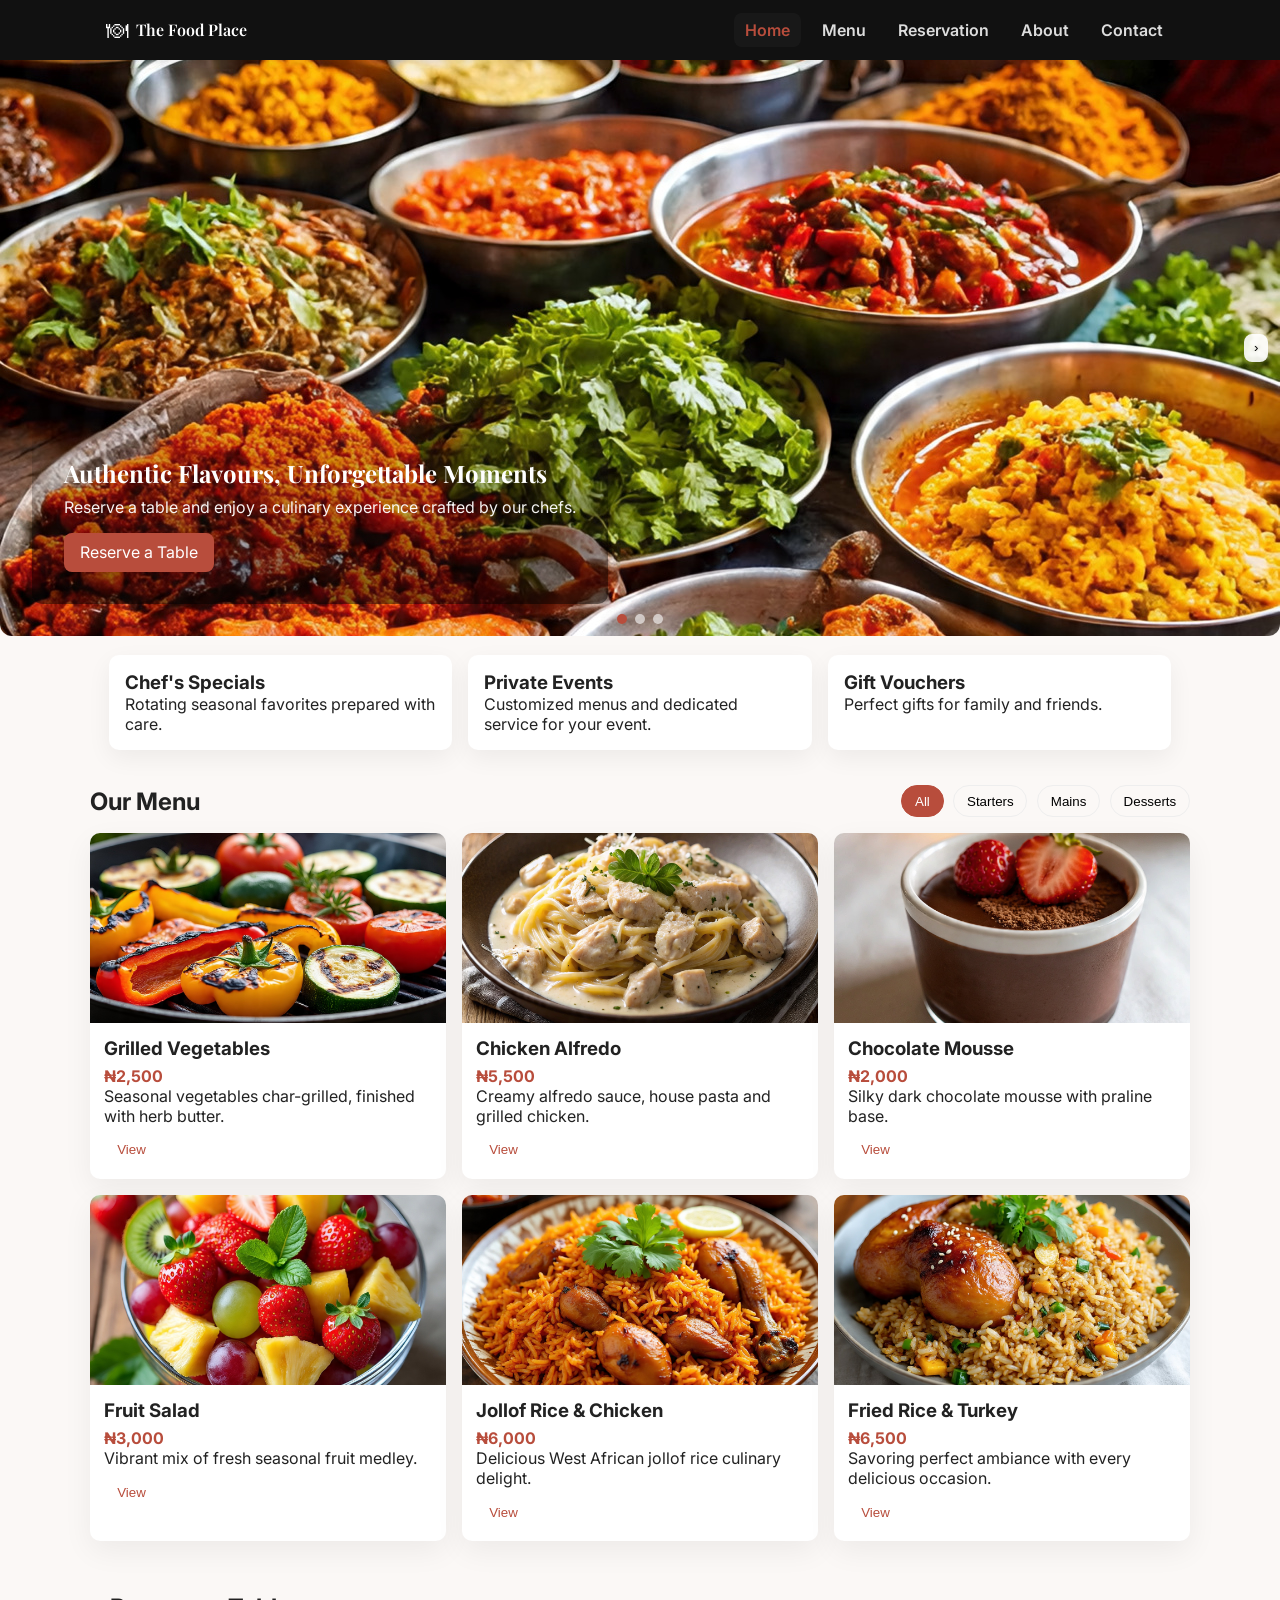
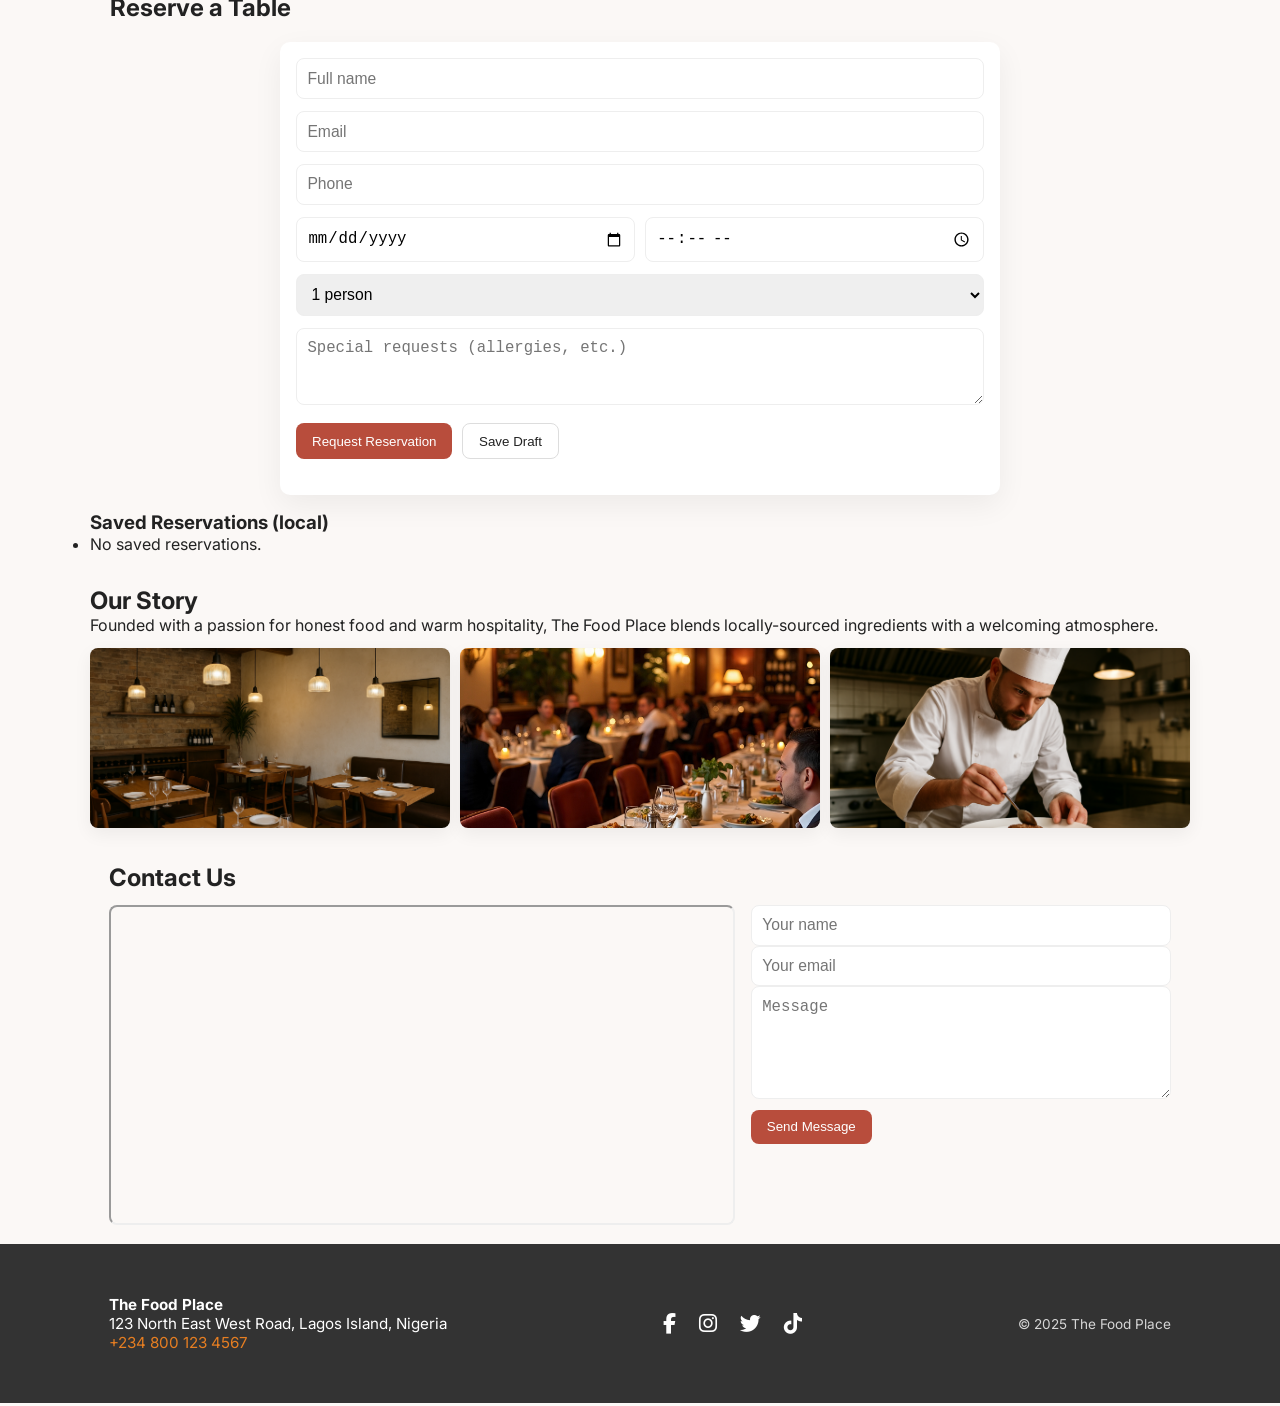
==== commit a790f3c8: "edited" ====
--- a/index.html
+++ b/index.html
@@ -257,7 +257,7 @@
         <div class="container footer-inner">
             <div class="footer-info">
                 <strong>The Food Place</strong><br>
-                123 Harbour Road, Lagos Island<br>
+                123 North East West Road, Lagos Island, Nigeria<br>
                 <a href="tel:+2348001234567">+234 800 123 4567</a>
             </div>
 
